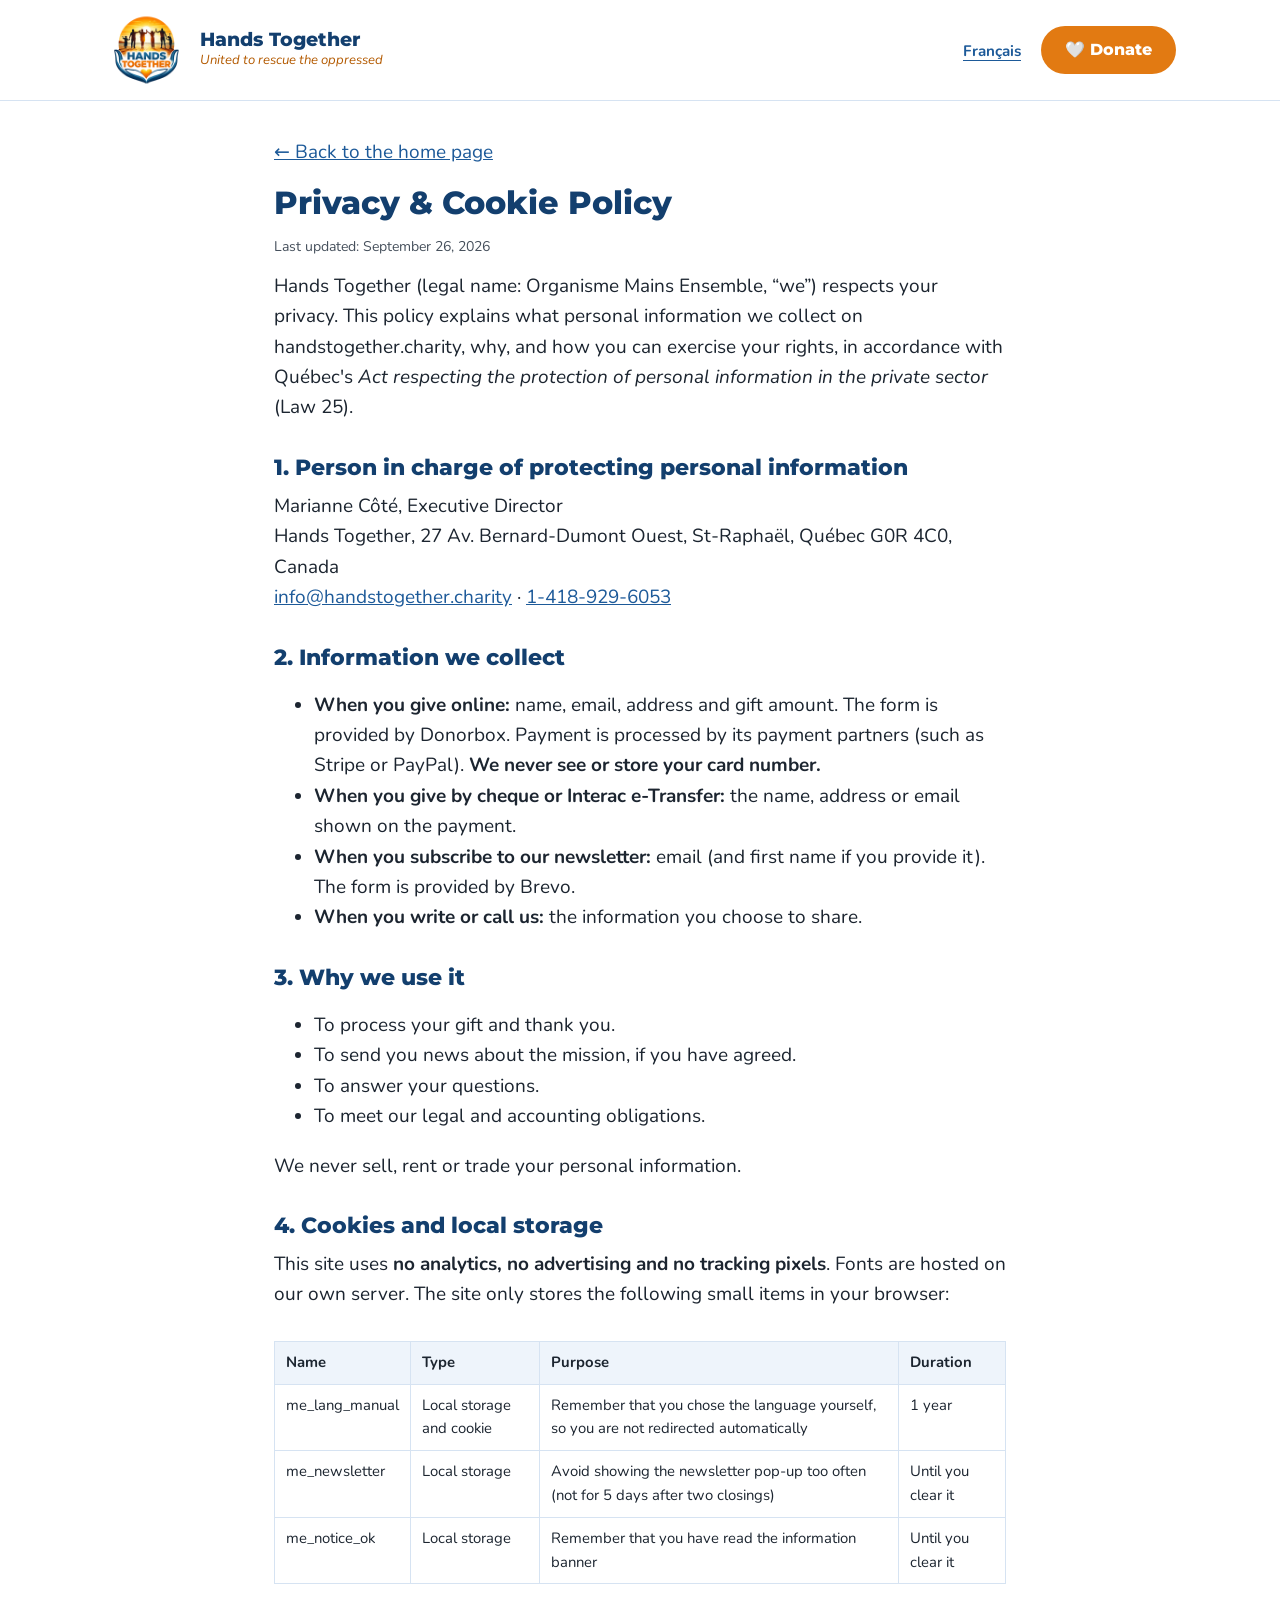
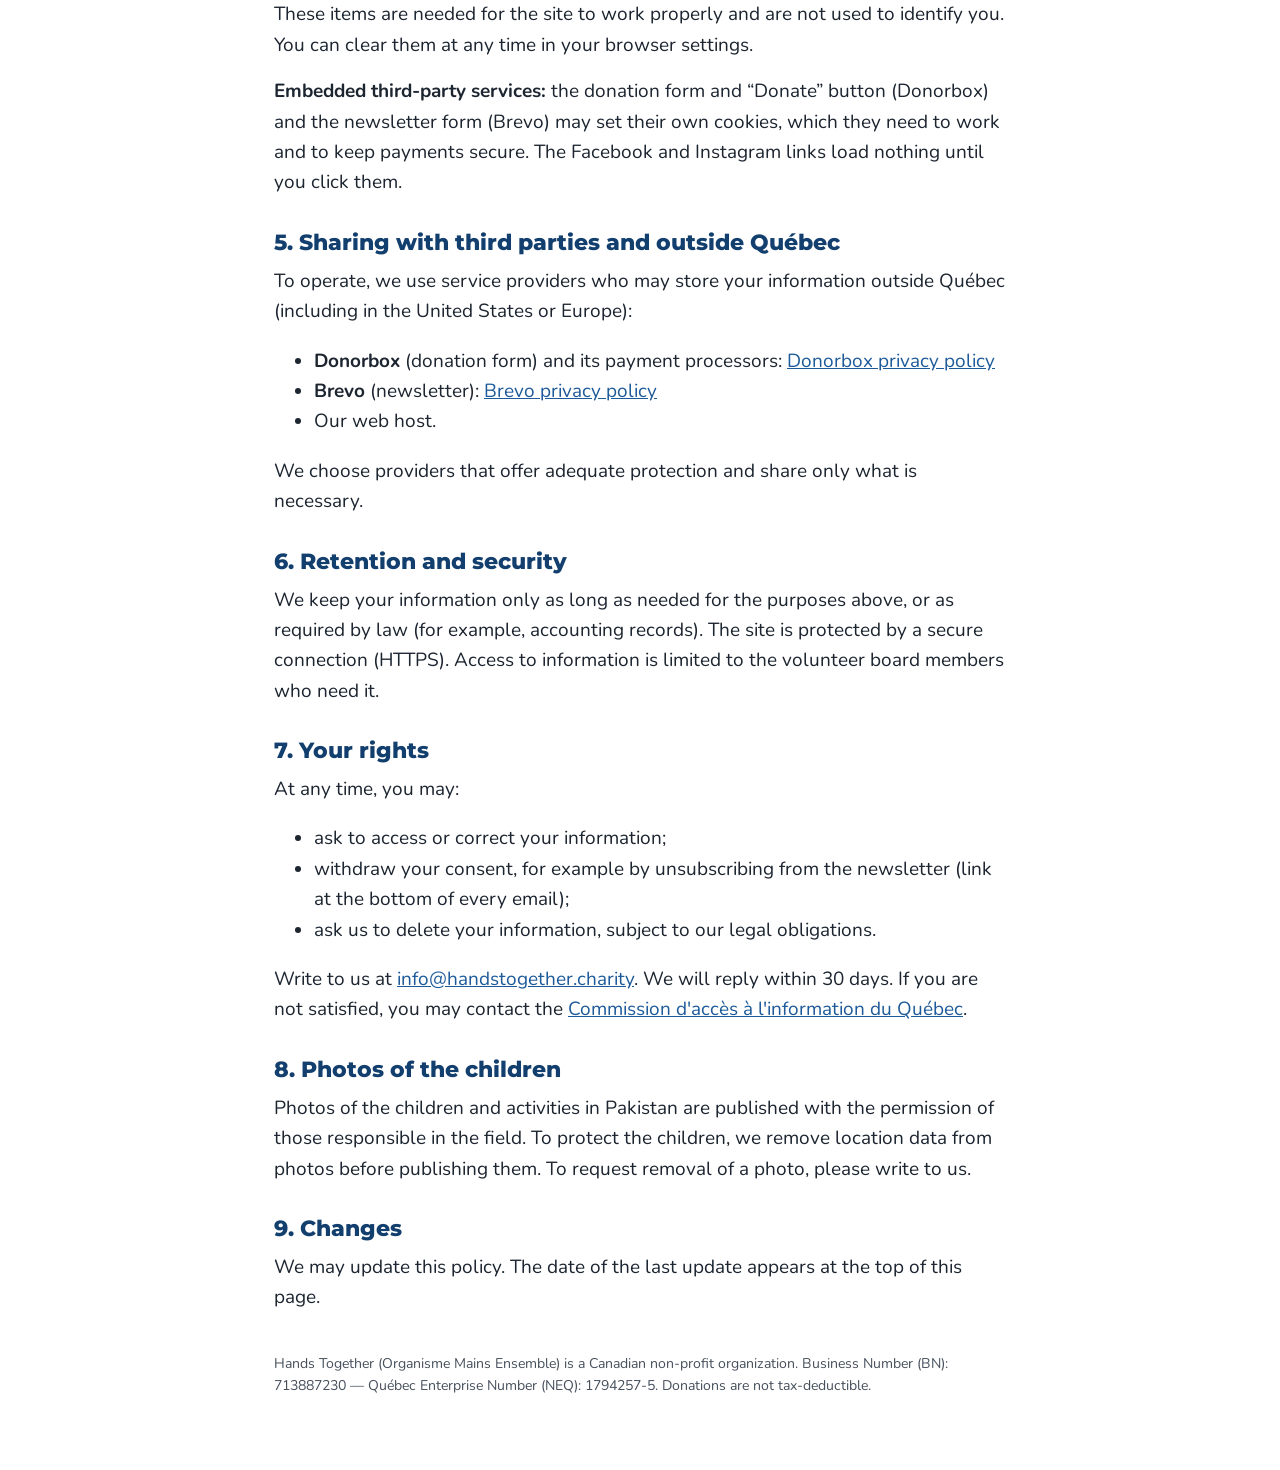
==== privacy-policy.html @ c7772b66 "Site handstogether.charity (version 9) Co-Authored-By: Claude Opus 5.5 <noreply@anthropic.com> Claud" ====
<!DOCTYPE html>
<html lang="en">
<head>
<meta charset="utf-8">
<meta name="viewport" content="width=device-width, initial-scale=1">
<title>Privacy &amp; Cookie Policy — Hands Together</title>
<meta name="robots" content="noindex">
<link rel="icon" type="image/png" href="assets/img/favicon-hands-together.png">
<link rel="alternate" hreflang="fr" href="https://mainsensemble.org/politique-de-confidentialite.html">
<link rel="stylesheet" href="assets/style.css">
</head>
<body>
<header class="site-header">
  <div class="wrap header-inner">
    <a class="brand" href="./">
      <img src="assets/img/logo-hands-together.png" alt="" width="90" height="90">
      <span><span class="brand-name">Hands Together</span><span class="brand-tag">United to rescue the oppressed</span></span>
    </a>
    <div class="lang-switch" style="margin-left:auto"><a href="https://mainsensemble.org/politique-de-confidentialite.html?lang=manual" hreflang="fr" lang="fr" data-lang-switch>Français</a></div>
    <a class="btn btn-donate header-donate" href="./#donate">🤍 Donate</a>
  </div>
</header>

<main class="policy">
  <div class="wrap narrow">
    <p><a href="./">← Back to the home page</a></p>
    <h1>Privacy &amp; Cookie Policy</h1>
    <p class="note">Last updated: September 26, 2026</p>

    <p>Hands Together (legal name: Organisme Mains Ensemble, “we”) respects your privacy. This policy explains what personal information we collect on handstogether.charity, why, and how you can exercise your rights, in accordance with Québec's <em>Act respecting the protection of personal information in the private sector</em> (Law 25).</p>

    <h2>1. Person in charge of protecting personal information</h2>
    <p>Marianne Côté, Executive Director<br>
    Hands Together, 27 Av. Bernard-Dumont Ouest, St-Raphaël, Québec G0R 4C0, Canada<br>
    <a href="mailto:info@handstogether.charity">info@handstogether.charity</a> · <a href="tel:+14189296053">1-418-929-6053</a></p>

    <h2>2. Information we collect</h2>
    <ul>
      <li><strong>When you give online:</strong> name, email, address and gift amount. The form is provided by Donorbox. Payment is processed by its payment partners (such as Stripe or PayPal). <strong>We never see or store your card number.</strong></li>
      <li><strong>When you give by cheque or Interac e-Transfer:</strong> the name, address or email shown on the payment.</li>
      <li><strong>When you subscribe to our newsletter:</strong> email (and first name if you provide it). The form is provided by Brevo.</li>
      <li><strong>When you write or call us:</strong> the information you choose to share.</li>
    </ul>

    <h2>3. Why we use it</h2>
    <ul>
      <li>To process your gift and thank you.</li>
      <li>To send you news about the mission, if you have agreed.</li>
      <li>To answer your questions.</li>
      <li>To meet our legal and accounting obligations.</li>
    </ul>
    <p>We never sell, rent or trade your personal information.</p>

    <h2>4. Cookies and local storage</h2>
    <p>This site uses <strong>no analytics, no advertising and no tracking pixels</strong>. Fonts are hosted on our own server. The site only stores the following small items in your browser:</p>
    <div class="table-wrap">
    <table>
      <thead><tr><th>Name</th><th>Type</th><th>Purpose</th><th>Duration</th></tr></thead>
      <tbody>
        <tr><td>me_lang_manual</td><td>Local storage and cookie</td><td>Remember that you chose the language yourself, so you are not redirected automatically</td><td>1 year</td></tr>
        <tr><td>me_newsletter</td><td>Local storage</td><td>Avoid showing the newsletter pop-up too often (not for 5 days after two closings)</td><td>Until you clear it</td></tr>
        <tr><td>me_notice_ok</td><td>Local storage</td><td>Remember that you have read the information banner</td><td>Until you clear it</td></tr>
      </tbody>
    </table>
    </div>
    <p>These items are needed for the site to work properly and are not used to identify you. You can clear them at any time in your browser settings.</p>
    <p><strong>Embedded third-party services:</strong> the donation form and “Donate” button (Donorbox) and the newsletter form (Brevo) may set their own cookies, which they need to work and to keep payments secure. The Facebook and Instagram links load nothing until you click them.</p>

    <h2>5. Sharing with third parties and outside Québec</h2>
    <p>To operate, we use service providers who may store your information outside Québec (including in the United States or Europe):</p>
    <ul>
      <li><strong>Donorbox</strong> (donation form) and its payment processors: <a href="https://donorbox.org/privacy" target="_blank" rel="noopener">Donorbox privacy policy</a></li>
      <li><strong>Brevo</strong> (newsletter): <a href="https://www.brevo.com/legal/privacypolicy/" target="_blank" rel="noopener">Brevo privacy policy</a></li>
      <li>Our web host.</li>
    </ul>
    <p>We choose providers that offer adequate protection and share only what is necessary.</p>

    <h2>6. Retention and security</h2>
    <p>We keep your information only as long as needed for the purposes above, or as required by law (for example, accounting records). The site is protected by a secure connection (HTTPS). Access to information is limited to the volunteer board members who need it.</p>

    <h2>7. Your rights</h2>
    <p>At any time, you may:</p>
    <ul>
      <li>ask to access or correct your information;</li>
      <li>withdraw your consent, for example by unsubscribing from the newsletter (link at the bottom of every email);</li>
      <li>ask us to delete your information, subject to our legal obligations.</li>
    </ul>
    <p>Write to us at <a href="mailto:info@handstogether.charity">info@handstogether.charity</a>. We will reply within 30 days. If you are not satisfied, you may contact the <a href="https://www.cai.gouv.qc.ca/" target="_blank" rel="noopener">Commission d'accès à l'information du Québec</a>.</p>

    <h2>8. Photos of the children</h2>
    <p>Photos of the children and activities in Pakistan are published with the permission of those responsible in the field. To protect the children, we remove location data from photos before publishing them. To request removal of a photo, please write to us.</p>

    <h2>9. Changes</h2>
    <p>We may update this policy. The date of the last update appears at the top of this page.</p>

    <p class="note" style="margin-top:40px">Hands Together (Organisme Mains Ensemble) is a Canadian non-profit organization. Business Number (BN): 713887230 — Québec Enterprise Number (NEQ): 1794257-5. Donations are not tax-deductible.</p>
  </div>
</main>
<script src="assets/site.js" defer></script>
</body>
</html>
---- assets/style.css ----
/* ==========================================================
   Mains Ensemble / Hands Together — feuille de style commune
   Version simple : fond blanc, bleu du logo, orange pour les dons.
   ========================================================== */
@font-face{font-family:"Montserrat";src:url(fonts/montserrat-latin-700-normal.woff2) format("woff2");font-weight:700;font-display:swap}
@font-face{font-family:"Montserrat";src:url(fonts/montserrat-latin-800-normal.woff2) format("woff2");font-weight:800;font-display:swap}
@font-face{font-family:"Nunito";src:url(fonts/nunito-latin-400-normal.woff2) format("woff2");font-weight:400;font-display:swap}
@font-face{font-family:"Nunito";src:url(fonts/nunito-latin-400-italic.woff2) format("woff2");font-weight:400;font-style:italic;font-display:swap}
@font-face{font-family:"Nunito";src:url(fonts/nunito-latin-700-normal.woff2) format("woff2");font-weight:700;font-display:swap}
@font-face{font-family:"Nunito";src:url(fonts/nunito-latin-800-normal.woff2) format("woff2");font-weight:800;font-display:swap}

:root{
  --blue:#1d5a99; --blue-dark:#133f6e; --navy:#0d2c4f;
  --blue-soft:#eef4fb; --line:#d6e3f2;
  --orange:#e27a12; --orange-dark:#c56608; --orange-text:#b35a00; --gold:#f6b13c;
  --ink:#1c2530; --muted:#46505c;
  --r:4px; --max:1120px; --header-h:100px;
  --head:"Montserrat",system-ui,sans-serif;
  --body:"Nunito",system-ui,-apple-system,"Segoe UI",Arial,sans-serif;
}
*{box-sizing:border-box}
html{scroll-behavior:smooth;scroll-padding-top:var(--header-h);-webkit-text-size-adjust:100%}
body{margin:0;background:#fff;color:var(--ink);font-family:var(--body);font-size:19px;line-height:1.6;overflow-x:hidden}
img{max-width:100%;height:auto;display:block}
a{color:var(--blue)}
:focus-visible{outline:3px solid var(--orange);outline-offset:3px}
h1,h2,h3{font-family:var(--head);color:var(--blue-dark);line-height:1.2;margin:0 0 .45em}
h1{font-size:clamp(1.9rem,3.6vw,2.7rem);font-weight:800}
h2{font-size:clamp(1.55rem,2.6vw,2.05rem);font-weight:800}
h3{font-size:1.15rem;font-weight:700}
p{margin:0 0 .85em}
.wrap{max-width:var(--max);margin:0 auto;padding:0 24px}
.skip{position:absolute;left:-999px;top:0;background:var(--blue);color:#fff;padding:12px 18px;z-index:10001}
.skip:focus{left:12px;top:12px}
.center{text-align:center}
.narrow{max-width:780px;margin-left:auto;margin-right:auto}
.note{font-size:.88rem;color:var(--muted)}
.urgent{display:inline-block;background:#fff3e6;border-left:4px solid var(--orange);padding:6px 12px;font-weight:700;color:#7a3d00;font-size:.95rem;margin-bottom:1em}

/* Boutons */
.btn{display:inline-flex;align-items:center;justify-content:center;gap:.45em;min-height:52px;padding:12px 26px;border-radius:999px;font-family:var(--head);font-weight:800;font-size:1rem;text-decoration:none;border:2px solid transparent;cursor:pointer;text-align:center}
.btn-donate{background:var(--orange);color:#fff}
.btn-donate:hover{background:var(--orange-dark);color:#fff}
.btn-outline{background:#fff;color:var(--blue-dark);border-color:var(--blue)}
.btn-outline:hover{background:var(--blue-soft)}
.btn-row{display:flex;flex-wrap:wrap;gap:12px;margin-top:1em}

/* En-tête */
.site-header{position:sticky;top:0;z-index:1000;background:#fff;border-bottom:1px solid var(--line)}
.header-inner{display:flex;align-items:center;gap:16px;min-height:var(--header-h)}
.brand{display:flex;align-items:center;gap:12px;text-decoration:none;color:var(--blue-dark);flex-shrink:0}
.brand img{width:84px;height:84px}
.brand-name{font-family:var(--head);font-weight:800;font-size:1.2rem;line-height:1.1;display:block}
.brand-tag{font-style:italic;font-size:.82rem;color:var(--orange-text);display:block}
.main-nav{margin-left:auto}
.main-nav ul{list-style:none;margin:0;padding:0;display:flex;gap:2px}
.main-nav a{display:block;white-space:nowrap;padding:10px 12px;text-decoration:none;font-weight:700;color:var(--blue-dark);font-size:1rem;border-radius:var(--r)}
.main-nav a:hover{background:var(--blue-soft)}
.lang-switch a{font-weight:700;font-size:.95rem;color:var(--blue);text-underline-offset:4px;padding:8px 4px;white-space:nowrap}
.header-donate{min-height:48px;padding:8px 22px;white-space:nowrap}
.menu-toggle{display:none;background:none;border:2px solid var(--blue);border-radius:var(--r);min-height:46px;min-width:46px;padding:6px 12px;font:700 1.05rem var(--body);color:var(--blue-dark);cursor:pointer}
@media (max-width:1100px){
  .brand-tag{display:none}
  .lang-switch{margin-left:auto}
  .menu-toggle{display:inline-flex;align-items:center;gap:8px;order:3}
  .header-donate{order:4}
  .main-nav{position:absolute;left:0;right:0;top:100%;background:#fff;border-bottom:1px solid var(--line);display:none;margin:0}
  .main-nav.open{display:block}
  .main-nav ul{flex-direction:column;padding:8px 16px 14px}
  .main-nav a{padding:14px 10px;font-size:1.1rem;border-bottom:1px solid var(--blue-soft)}
}
@media (max-width:640px){
  :root{--header-h:80px}
  body{font-size:18px}
  .wrap{padding:0 16px}
  .brand img{width:64px;height:64px}
  .brand-name{display:none}
  .header-inner{gap:8px}
  .header-donate{padding:8px 14px;min-height:44px;font-size:.92rem}
  .menu-toggle .label{display:none}
}

/* Sections */
.section{padding:52px 0}
.section.blue{background:var(--blue-dark);color:#eaf2fb}
.section.blue h2,.section.blue h3{color:#fff}
.section.blue a:not(.btn){color:#fff}
.section.soft{background:var(--blue-soft)}
@media (max-width:640px){.section{padding:38px 0}}
.two-col{display:grid;grid-template-columns:1fr 1fr;gap:40px;align-items:center}
.two-col.top{align-items:start}
@media (max-width:860px){.two-col{grid-template-columns:1fr;gap:22px}}
.photo{border-radius:var(--r);width:100%;object-fit:cover}
figure{margin:0}
figcaption{font-size:.86rem;color:var(--muted);margin-top:.4em;line-height:1.4}
.section.blue figcaption{color:#c4d5e8}
.verse{font-style:italic;color:var(--blue-dark);border-left:4px solid var(--gold);padding:.1em 0 .1em .9em;margin:1em 0}
.verse cite{display:block;font-style:normal;font-weight:700;font-size:.85em;color:var(--orange-text);margin-top:.3em}

/* Héros : texte + grande photo à côté */
.hero{padding:36px 0 40px}
.hero-grid{display:grid;grid-template-columns:.9fr 1.1fr;gap:40px;align-items:center}
.hero-grid img{border-radius:var(--r);width:100%;aspect-ratio:3/2;object-fit:cover}
.hero p{font-size:1.08em;color:var(--muted)}
@media (max-width:860px){.hero-grid{grid-template-columns:1fr;gap:20px}.hero-grid figure{order:-1}.hero{padding:20px 0 32px}}

/* Statistiques compactes */
.stats{display:grid;grid-template-columns:repeat(4,1fr);gap:0;margin:22px 0 26px;border-top:1px solid var(--line);border-bottom:1px solid var(--line)}
.stats div{padding:12px 14px;line-height:1.3;font-size:.9rem;border-left:1px solid var(--line)}
.stats div:first-child{border-left:0}
.stats strong{font:800 1.35rem var(--head);color:var(--blue-dark);margin-right:.25em}
.stats .src{color:var(--muted);font-size:.78rem}
@media (max-width:860px){.stats{grid-template-columns:1fr 1fr}.stats div:nth-child(3){border-left:0}.stats div:nth-child(n+3){border-top:1px solid var(--line)}}

/* Cartes réalité */
.cards{display:grid;grid-template-columns:repeat(4,1fr);gap:18px}
.card img{border-radius:var(--r);width:100%;aspect-ratio:2/3;object-fit:cover;margin-bottom:10px}
.card h3{margin-bottom:.25em}
.card p{margin:0;color:var(--muted);font-size:.93rem;line-height:1.5}
@media (max-width:960px){.cards{grid-template-columns:1fr 1fr}}
@media (max-width:480px){.cards{gap:14px}.card p{font-size:.88rem}}
.appeal{max-width:760px;margin:26px auto 0;text-align:center}

/* Qui nous sommes */
.who-photos{display:grid;grid-template-columns:1.4fr 1fr;gap:12px}
.who-photos img{border-radius:var(--r);width:100%;aspect-ratio:4/3;object-fit:cover}
.who-photos figure:last-child img{aspect-ratio:3/4;height:100%}
@media (max-width:480px){.who-photos{grid-template-columns:1fr}.who-photos figure:last-child img{aspect-ratio:4/3}}

/* Mission */
.mission p{margin-bottom:.6em}
.mission strong{color:var(--blue-dark)}

/* Avant / Après */
.ba{display:grid;grid-template-columns:1fr 1.5fr;gap:22px;margin-top:22px;align-items:start}
.ba h3{display:inline-block;font-size:.95rem;color:#fff;padding:4px 14px;border-radius:var(--r);margin-bottom:.5em}
.ba-before h3{background:#5b6672}
.ba-after h3{background:var(--blue)}
.ba p{font-weight:700;margin:0 0 .6em}
.ba-imgs{display:grid;grid-template-columns:1fr 1fr;gap:8px}
.ba-imgs img{border-radius:var(--r);width:100%;aspect-ratio:3/4;object-fit:cover;filter:saturate(.8)}
@media (max-width:760px){.ba{grid-template-columns:1fr}}

/* Carrousel */
.carousel{position:relative}
.car-viewport{position:relative;overflow:hidden;border-radius:var(--r);background:#14283f;aspect-ratio:5/4}
.car-track{display:flex;height:100%;transition:transform .5s ease}
.car-slide{flex:0 0 100%;height:100%;position:relative;margin:0}
.car-slide img{width:100%;height:100%;object-fit:contain}
.car-slide figcaption{position:absolute;left:0;right:0;bottom:0;margin:0;padding:10px 14px;background:rgba(13,44,79,.82);color:#fff;font-size:.92rem}
.car-controls{display:flex;align-items:center;justify-content:center;gap:10px;margin-top:10px}
.car-btn{width:48px;height:48px;border-radius:50%;border:2px solid var(--blue);background:#fff;color:var(--blue-dark);font-size:1.3rem;cursor:pointer;display:inline-flex;align-items:center;justify-content:center}
.car-btn.play{width:auto;padding:0 16px;border-radius:999px;font:700 .92rem var(--body);gap:6px}
.car-count{font-weight:700;color:var(--muted);min-width:56px;text-align:center;font-size:.92rem}
.section.blue .car-count{color:#c4d5e8}
@media (prefers-reduced-motion:reduce){.car-track{transition:none}}
.families{max-width:760px;margin:0 auto}

/* Vidéo */
.video{position:relative;aspect-ratio:16/9;border-radius:var(--r);overflow:hidden;background:#000;max-width:860px;margin:16px auto 0}
.video iframe{position:absolute;inset:0;width:100%;height:100%;border:0}

/* Don */
.donate-grid{display:grid;grid-template-columns:1fr 1fr;gap:36px;align-items:start}
.donate-box{background:#fff;border:1px solid var(--line);border-radius:var(--r);padding:12px}
.donate-box .fallback{text-align:center;padding:10px 6px 2px;font-size:.88rem;color:var(--muted);margin:0}
@media (max-width:900px){.donate-grid{grid-template-columns:1fr;gap:22px}}
.amount-line{display:flex;flex-wrap:wrap;gap:8px 18px;margin:.4em 0 1em;padding:0;list-style:none}
.amount-line li{font-size:.95rem}
.amount-line strong{font:800 1.15rem var(--head);color:var(--blue-dark)}
.ways{display:grid;grid-template-columns:1fr 1fr 1fr;gap:12px;margin-top:10px}
.ways div{background:#fff;border:1px solid var(--line);border-top:4px solid var(--blue);border-radius:var(--r);padding:12px 14px;font-size:.92rem;line-height:1.45}
.ways h3{font-size:1rem;margin-bottom:.3em}
.ways .btn{min-height:44px;padding:8px 16px;font-size:.9rem;margin-top:4px}
@media (max-width:760px){.ways{grid-template-columns:1fr}}

/* Refuge */
.refuge-photos{display:grid;grid-template-columns:repeat(3,1fr);gap:10px;margin:18px 0}
.refuge-photos img{border-radius:var(--r);width:100%;aspect-ratio:3/4;object-fit:cover}
@media (max-width:560px){.refuge-photos{grid-template-columns:1fr 1fr}.refuge-photos figure:last-child{grid-column:1/-1}.refuge-photos figure:last-child img{aspect-ratio:4/3}}
.problems{margin:.3em 0 1em;padding-left:1.1em}
.problems li{margin:.25em 0}
.problems strong{color:var(--gold)}
.refuge-give{background:#fff;color:var(--ink);border-radius:var(--r);padding:20px}
.refuge-give h3{color:var(--blue-dark)}
.refuge-give .amount-line strong{color:var(--blue-dark)}

/* Nehemia */
.story{display:grid;grid-template-columns:270px 1fr;gap:32px;align-items:center}
.story img{border-radius:var(--r);width:100%}
@media (max-width:760px){.story{grid-template-columns:1fr}.story img{max-width:270px;margin:0 auto}}

/* Merci */
.thanks{max-width:760px;margin:0 auto;text-align:center}
.thanks p{font-size:1.05em}

/* Pied de page */
.site-footer{background:var(--navy);color:#dbe6f2;padding:44px 0 22px;font-size:.98rem}
.site-footer h2{color:#fff;font-size:1.15rem;margin-bottom:.7em}
.site-footer a{color:#fff}
.footer-grid{display:grid;grid-template-columns:1fr 1fr 1.1fr;gap:36px;align-items:start}
@media (max-width:900px){.footer-grid{grid-template-columns:1fr;gap:28px}}
.contact-list{margin:0}
.contact-list dt{font-family:var(--head);font-weight:700;font-size:.78rem;letter-spacing:.06em;text-transform:uppercase;color:var(--gold);margin-top:10px}
.contact-list dt:first-child{margin-top:0}
.contact-list dd{margin:2px 0 0;line-height:1.5}
.footer-brand{text-align:center}
.footer-brand img{width:100px;height:100px;margin:0 auto 8px}
.footer-brand p{font-style:italic;color:#c4d5e8}
@media (max-width:900px){.footer-brand{order:3}}
.newsletter-cta h2{text-transform:uppercase;font-size:1.02rem}
.btn-newsletter{background:#fff;color:var(--blue-dark)}
.btn-newsletter:hover{background:var(--blue-soft);color:var(--blue-dark)}
.social{list-style:none;padding:0;margin:30px 0 0;display:flex;justify-content:center;gap:20px}
.social a{display:inline-flex;align-items:center;gap:8px;text-decoration:none;color:#c9d6e3;font-size:.9rem;padding:8px}
.social svg{width:22px;height:22px;fill:currentColor}
.legal{border-top:1px solid rgba(255,255,255,.16);margin-top:12px;padding-top:16px;font-size:.82rem;color:#aebfd2;line-height:1.55;text-align:center}
.legal p{margin:.35em 0}

/* Pop-up infolettre */
.nl-overlay{position:fixed;inset:0;background:rgba(10,25,45,.6);z-index:10000;display:none;align-items:center;justify-content:center;padding:16px}
.nl-overlay.show{display:flex}
.nl-modal{background:#fff;border-radius:8px;max-width:600px;width:100%;max-height:92vh;overflow:auto;position:relative}
.nl-head{background:var(--blue-soft);padding:20px 64px 14px 20px;display:flex;gap:14px;align-items:center}
.nl-head img{width:58px;height:58px;flex-shrink:0}
.nl-head h2{font-size:1.2rem;margin:0}
.nl-head p{margin:.2em 0 0;font-size:.92rem;color:var(--muted)}
.nl-close{position:absolute;top:10px;right:10px;width:46px;height:46px;border-radius:50%;border:2px solid var(--line);background:#fff;font-size:1.5rem;line-height:1;cursor:pointer;color:var(--ink)}
.nl-modal iframe{width:100%;height:330px;border:0;display:block}

/* Bandeau témoins */
.cookie-bar{position:fixed;left:16px;right:16px;bottom:16px;z-index:9990;background:#fff;border:2px solid var(--blue);border-radius:8px;padding:12px 16px;display:none;gap:14px;align-items:center;max-width:860px;margin:0 auto;font-size:.88rem;line-height:1.45}
.cookie-bar.show{display:flex}
.cookie-bar p{margin:0}
.cookie-bar .btn{min-height:44px;padding:8px 20px;flex-shrink:0}
@media (max-width:640px){.cookie-bar{flex-direction:column;align-items:stretch;font-size:.82rem;padding:10px 12px;gap:8px;left:8px;right:8px;bottom:8px}}

/* Page politique */
.policy{padding:36px 0 60px}
.policy h1{font-size:2rem}
.policy h2{font-size:1.35rem;margin-top:1.5em}
.policy table{border-collapse:collapse;width:100%;font-size:.93rem;margin:1em 0}
.policy th,.policy td{border:1px solid var(--line);padding:9px 11px;text-align:left;vertical-align:top}
.policy th{background:var(--blue-soft)}
.table-wrap{overflow-x:auto}
@media (prefers-reduced-motion:reduce){html{scroll-behavior:auto}}
.section.blue .amount-line strong{color:var(--gold)}
.section.blue .refuge-give .amount-line strong{color:var(--blue-dark)}
.who-photos figure:first-child img{aspect-ratio:auto}

/* ===== v4 ===== */
.eyebrow{display:inline-block;font-family:var(--head);font-weight:700;font-size:.8rem;letter-spacing:.08em;text-transform:uppercase;color:var(--blue);margin-bottom:.6em}
.section.blue .eyebrow{color:var(--gold)}
.stats{border-top:1px solid #9fb4cc;border-bottom:1px solid #9fb4cc}
.stats div{border-left-color:#9fb4cc}
@media (max-width:860px){.stats div:nth-child(n+3){border-top-color:#9fb4cc}}
.cards{grid-template-columns:1fr 1fr;gap:28px 28px}
.card img{aspect-ratio:4/5}
.card h3{font-size:1.3rem}
.card p{font-size:1rem}
@media (max-width:560px){.cards{grid-template-columns:1fr}}
.who-row{display:grid;grid-template-columns:1.75fr 1fr;gap:14px;margin-top:22px}
.who-row img{border-radius:var(--r);width:100%;height:380px;object-fit:cover}
.who-row figure:last-child img{object-position:center 65%}
@media (max-width:760px){.who-row{grid-template-columns:1fr}.who-row img{height:auto;aspect-ratio:auto}.who-row figure:last-child img{aspect-ratio:4/3}}
.ba{grid-template-columns:1fr 1fr}
.ba p{min-height:1.6em}
.ba-single img{border-radius:var(--r);width:100%;aspect-ratio:5/4;object-fit:cover;filter:saturate(.8)}
.mission strong.hl{color:var(--ink)}
.amounts{display:grid;grid-template-columns:1fr 1fr;gap:10px;margin:14px 0}
.amounts div{background:#fff;border:1px solid #9fb4cc;border-radius:var(--r);padding:10px 14px;line-height:1.3;font-size:.92rem}
.amounts strong{display:block;font:800 1.3rem var(--head);color:var(--blue-dark)}
.amounts .feature{border:2px solid var(--orange)}
@media (max-width:420px){.amounts{grid-template-columns:1fr}}
.steps{counter-reset:s;list-style:none;padding:0;margin:.4em 0 1em}
.steps li{counter-increment:s;position:relative;padding-left:2.3em;margin:.45em 0}
.steps li::before{content:counter(s);position:absolute;left:0;top:.1em;width:1.6em;height:1.6em;border-radius:50%;background:var(--blue);color:#fff;font:800 .85rem/1.6em var(--head);text-align:center}
.verse-intro{max-width:820px;margin:0 auto 30px;text-align:center;border:0;padding:0}
.refuge-top{align-items:stretch}
.refuge-top figure{display:flex;flex-direction:column}
.refuge-top figure img{flex:1;min-height:0;height:100%;object-fit:cover}
@media (max-width:860px){.refuge-top figure img{height:auto;flex:none}}
.refuge-give .amounts div{border-color:var(--line)}
.ba>div{min-width:0}
@media (max-width:760px){.ba{grid-template-columns:1fr}}
.fn{font-size:.7em;margin-left:1px}
.fn a{color:var(--muted);text-decoration:none}
.legal .sources{font-size:.78rem;color:#9fb2c7}

/* ===== v6 ===== */
.cards{max-width:880px;margin-left:auto;margin-right:auto}
.card img{aspect-ratio:3/4}
.appeal{max-width:820px;margin-top:34px}
.appeal p{font-size:1.15em}
.appeal .appeal-cta{font-size:1.3em;font-weight:700;color:var(--blue);line-height:1.45;margin-bottom:1em}
.mission.center{max-width:820px;margin:0 auto}
.mission-main{font-size:1.12em}
.mission-main strong{color:var(--blue-dark)}
hr.sep{border:0;border-top:2px solid var(--line);max-width:240px;margin:30px auto 26px}
.ba{grid-template-columns:.68fr 1.32fr}
.ba-single img{aspect-ratio:2/3}
@media (max-width:760px){.ba{grid-template-columns:1fr}.ba-single img{aspect-ratio:3/4;max-height:520px}}
.other-quick{background:var(--blue-soft);border-left:5px solid var(--blue);border-radius:var(--r);padding:14px 18px;margin:.6em 0 0;font-size:1rem;line-height:1.6}
.ways{gap:16px}
.ways div{font-size:1.02rem;padding:18px 20px;line-height:1.55}
.ways h3{font-size:1.15rem}
.ways .btn{min-height:50px;font-size:1rem;padding:10px 20px}
#autres-moyens,#other-ways{font-size:1.4rem}
.vision-title{font-size:1.45rem;color:#fff}
.vision-grid{display:grid;grid-template-columns:1fr 1fr;gap:10px;margin-top:10px}
.vision-grid div{background:rgba(255,255,255,.1);border:1px solid rgba(255,255,255,.25);border-radius:var(--r);padding:12px 14px;line-height:1.4;font-size:.98rem}
@media (max-width:480px){.vision-grid{grid-template-columns:1fr}}

/* ===== v7 ===== */
.don-photo{margin:4px 0 16px;aspect-ratio:4/3;object-position:center 15%}
.amounts{grid-template-columns:repeat(3,1fr)}
@media (max-width:520px){.amounts{grid-template-columns:1fr 1fr}}
.refuge-give .amounts{grid-template-columns:1fr 1fr}
.nolink{font-weight:700;color:var(--blue-dark);user-select:all;word-break:break-word}
.other-quick{font-size:1.08rem}
.ways div{font-size:1.1rem;padding:22px 22px}
.ways h3{font-size:1.25rem}
#autres-moyens,#other-ways{font-size:1.6rem}
hr.sep{border-top:3px solid var(--blue);max-width:120px;margin:40px auto 34px}
.vision-grid div strong{display:block;color:#fff;font-family:var(--head);font-size:1rem;margin-bottom:.15em}
.vision-grid div{color:#d7e4f2;font-size:.93rem}
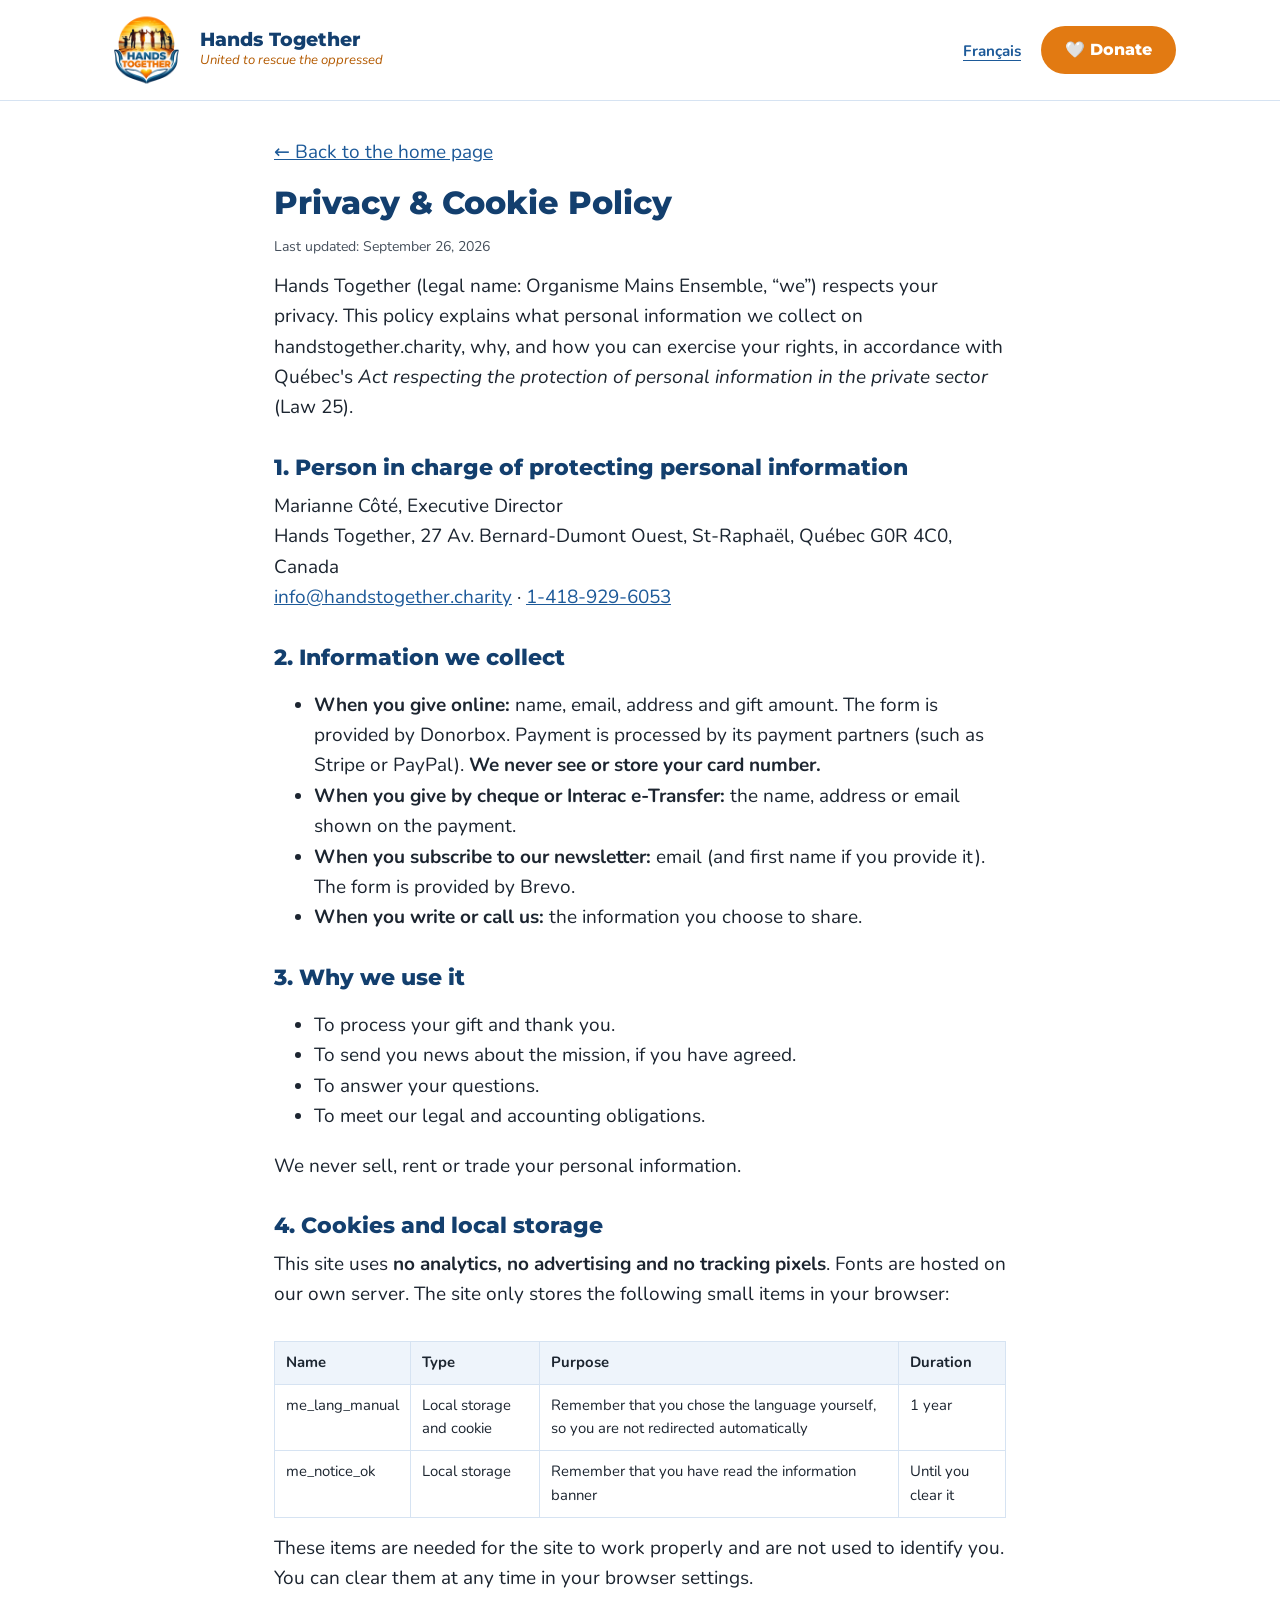
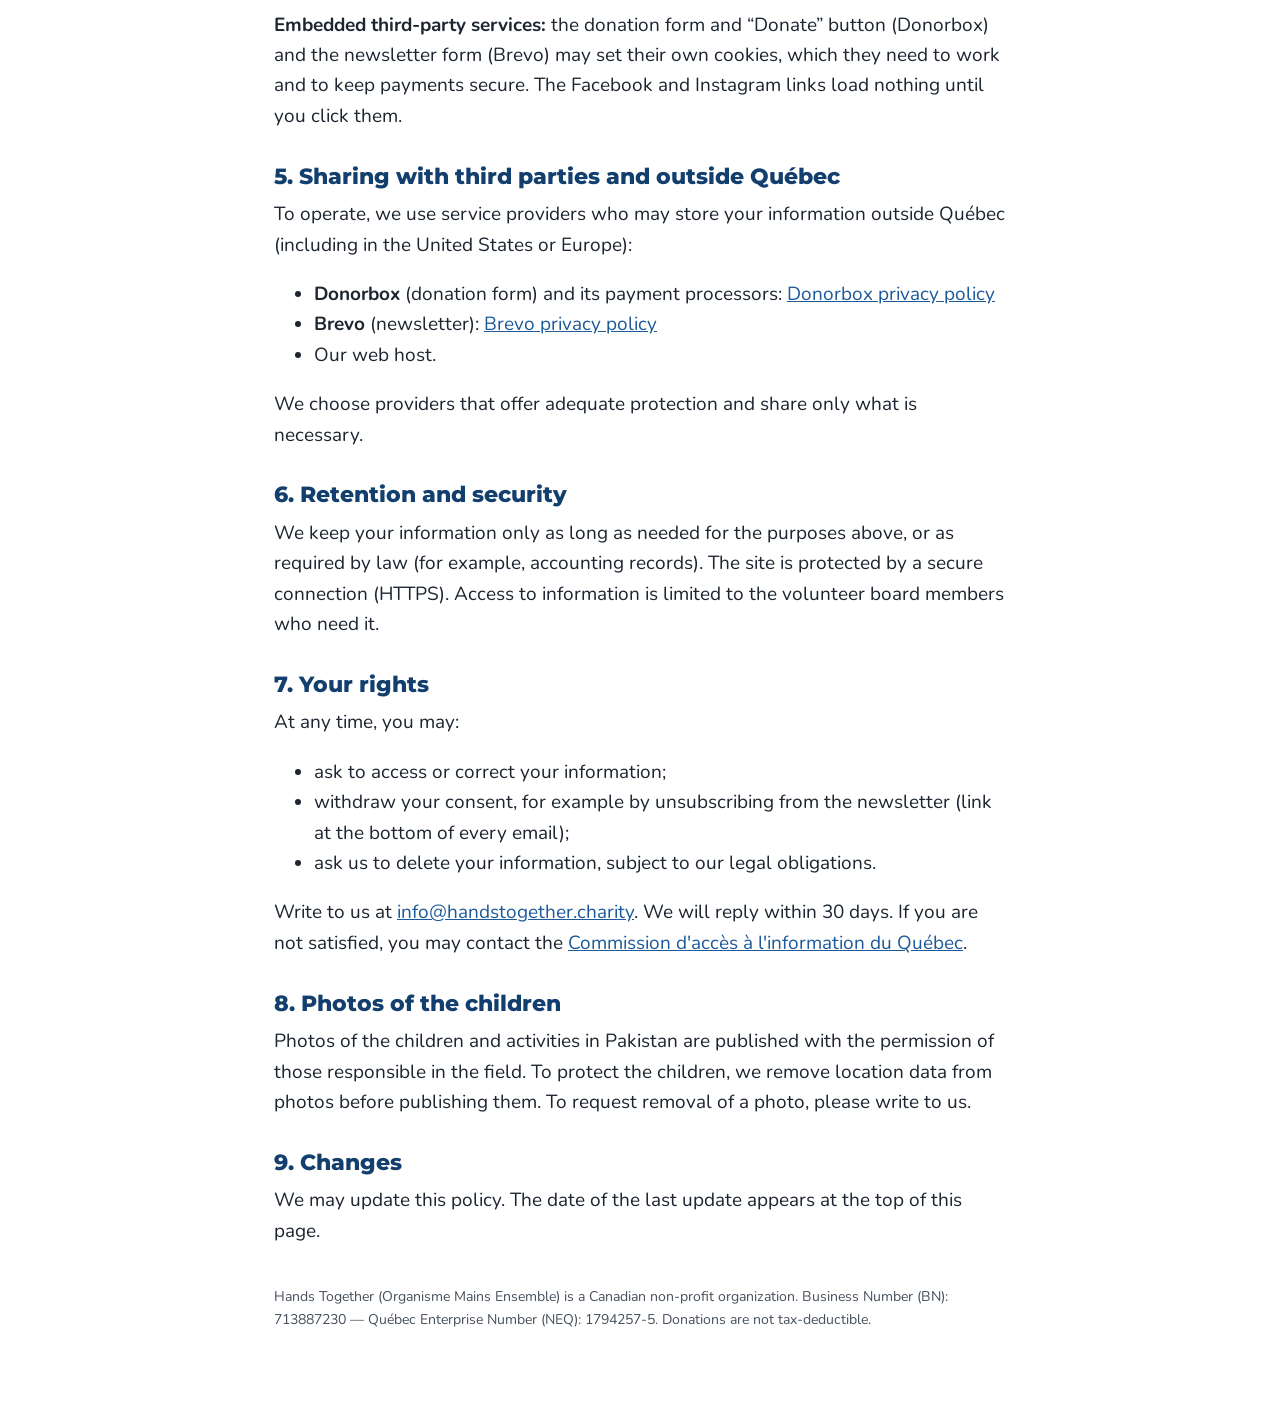
==== commit dda4501b: "Retrait du pop-up automatique de la lettre de nouvelles Co-Authored-By: Claude Opus 5.5 <noreply@ant" ====
--- a/privacy-policy.html
+++ b/privacy-policy.html
@@ -58,7 +58,6 @@
       <thead><tr><th>Name</th><th>Type</th><th>Purpose</th><th>Duration</th></tr></thead>
       <tbody>
         <tr><td>me_lang_manual</td><td>Local storage and cookie</td><td>Remember that you chose the language yourself, so you are not redirected automatically</td><td>1 year</td></tr>
-        <tr><td>me_newsletter</td><td>Local storage</td><td>Avoid showing the newsletter pop-up too often (not for 5 days after two closings)</td><td>Until you clear it</td></tr>
         <tr><td>me_notice_ok</td><td>Local storage</td><td>Remember that you have read the information banner</td><td>Until you clear it</td></tr>
       </tbody>
     </table>
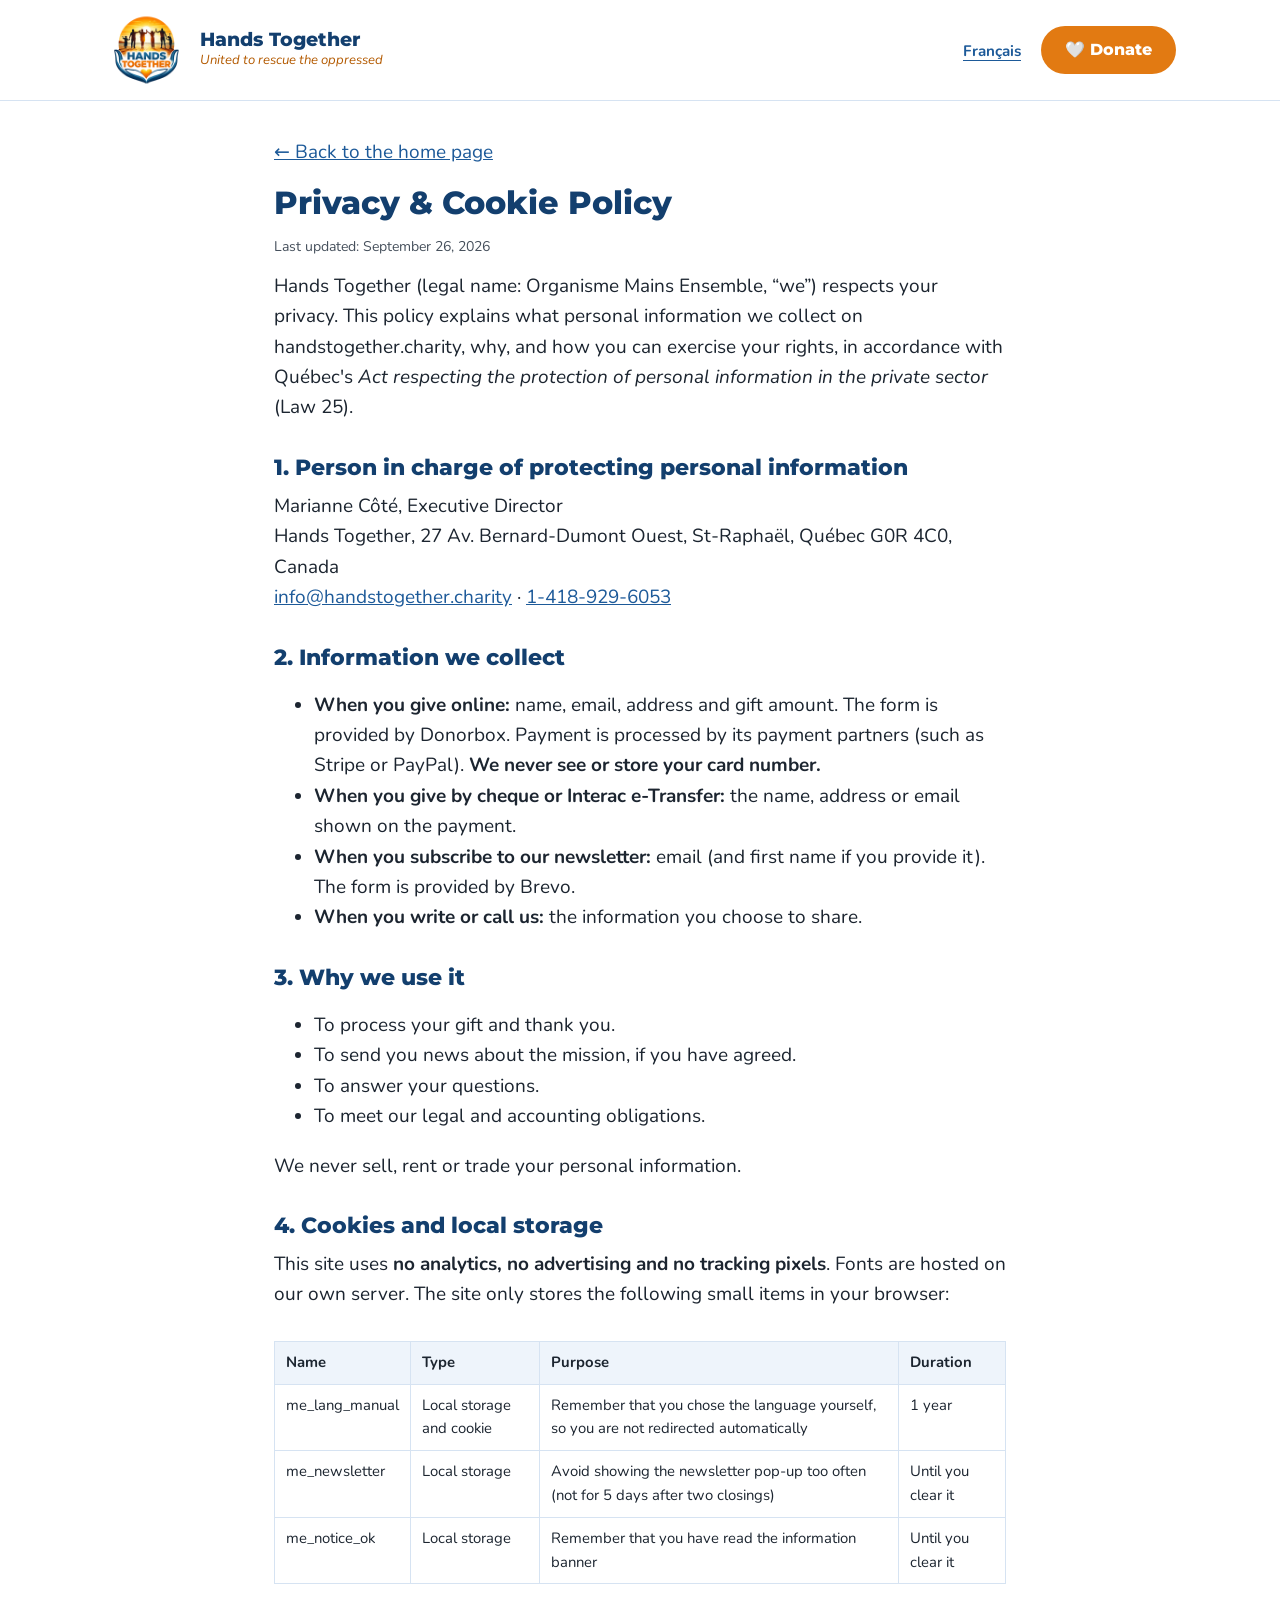
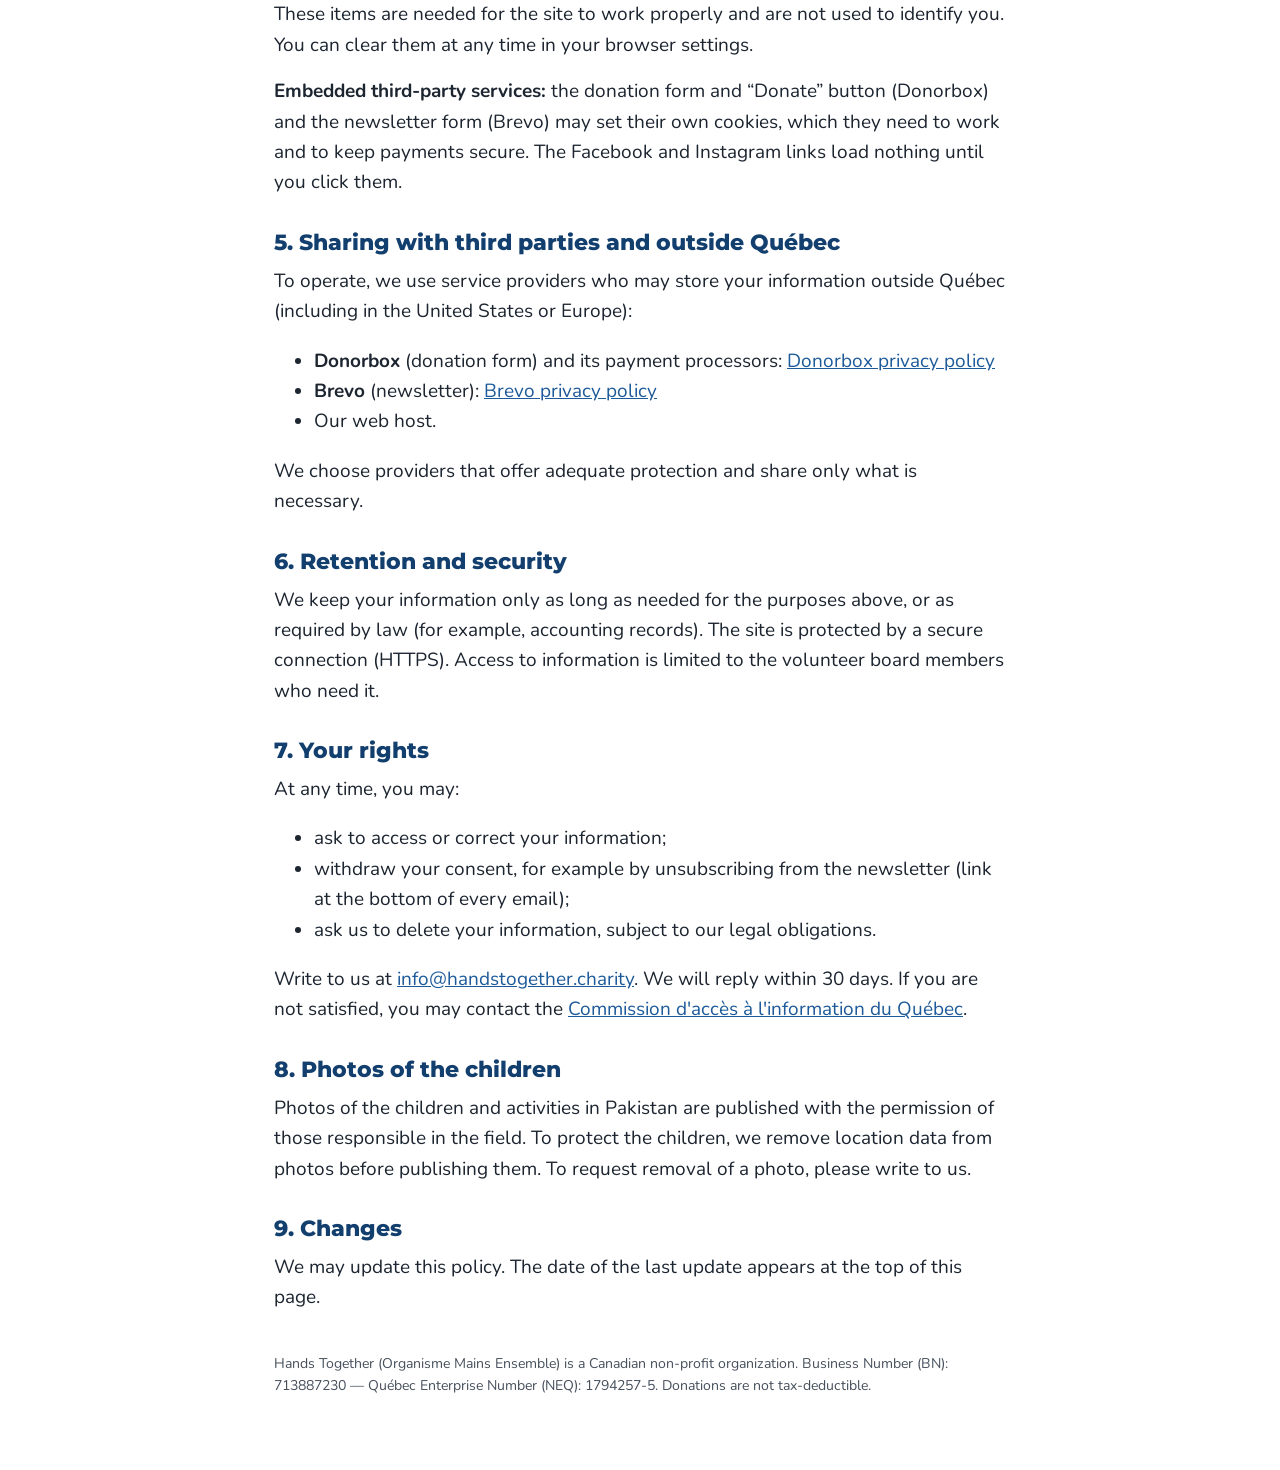
==== commit c21ae33e: "Remise du pop-up : ordinateur seulement, après 60 s et la moitié de la page lue Co-Authored-By: Clau" ====
--- a/privacy-policy.html
+++ b/privacy-policy.html
@@ -58,6 +58,7 @@
       <thead><tr><th>Name</th><th>Type</th><th>Purpose</th><th>Duration</th></tr></thead>
       <tbody>
         <tr><td>me_lang_manual</td><td>Local storage and cookie</td><td>Remember that you chose the language yourself, so you are not redirected automatically</td><td>1 year</td></tr>
+        <tr><td>me_newsletter</td><td>Local storage</td><td>Avoid showing the newsletter pop-up too often (not for 5 days after two closings)</td><td>Until you clear it</td></tr>
         <tr><td>me_notice_ok</td><td>Local storage</td><td>Remember that you have read the information banner</td><td>Until you clear it</td></tr>
       </tbody>
     </table>
